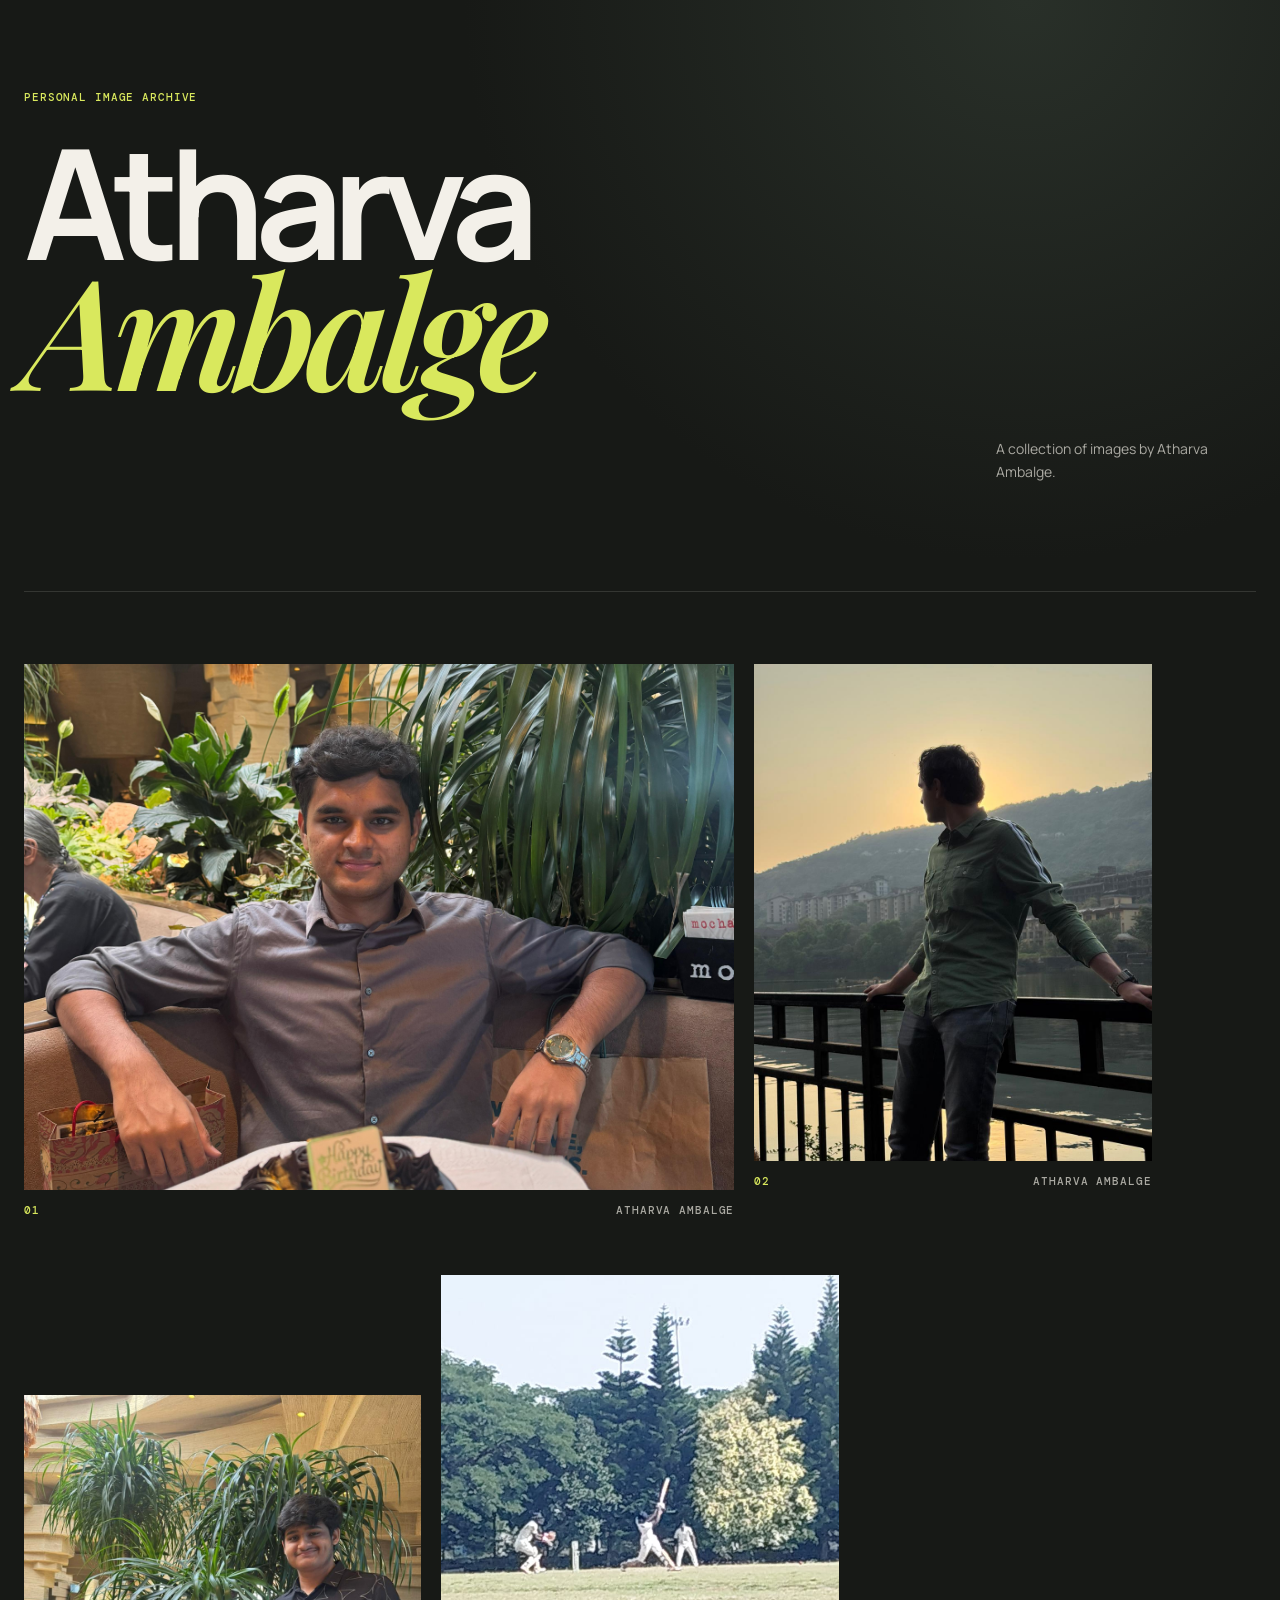
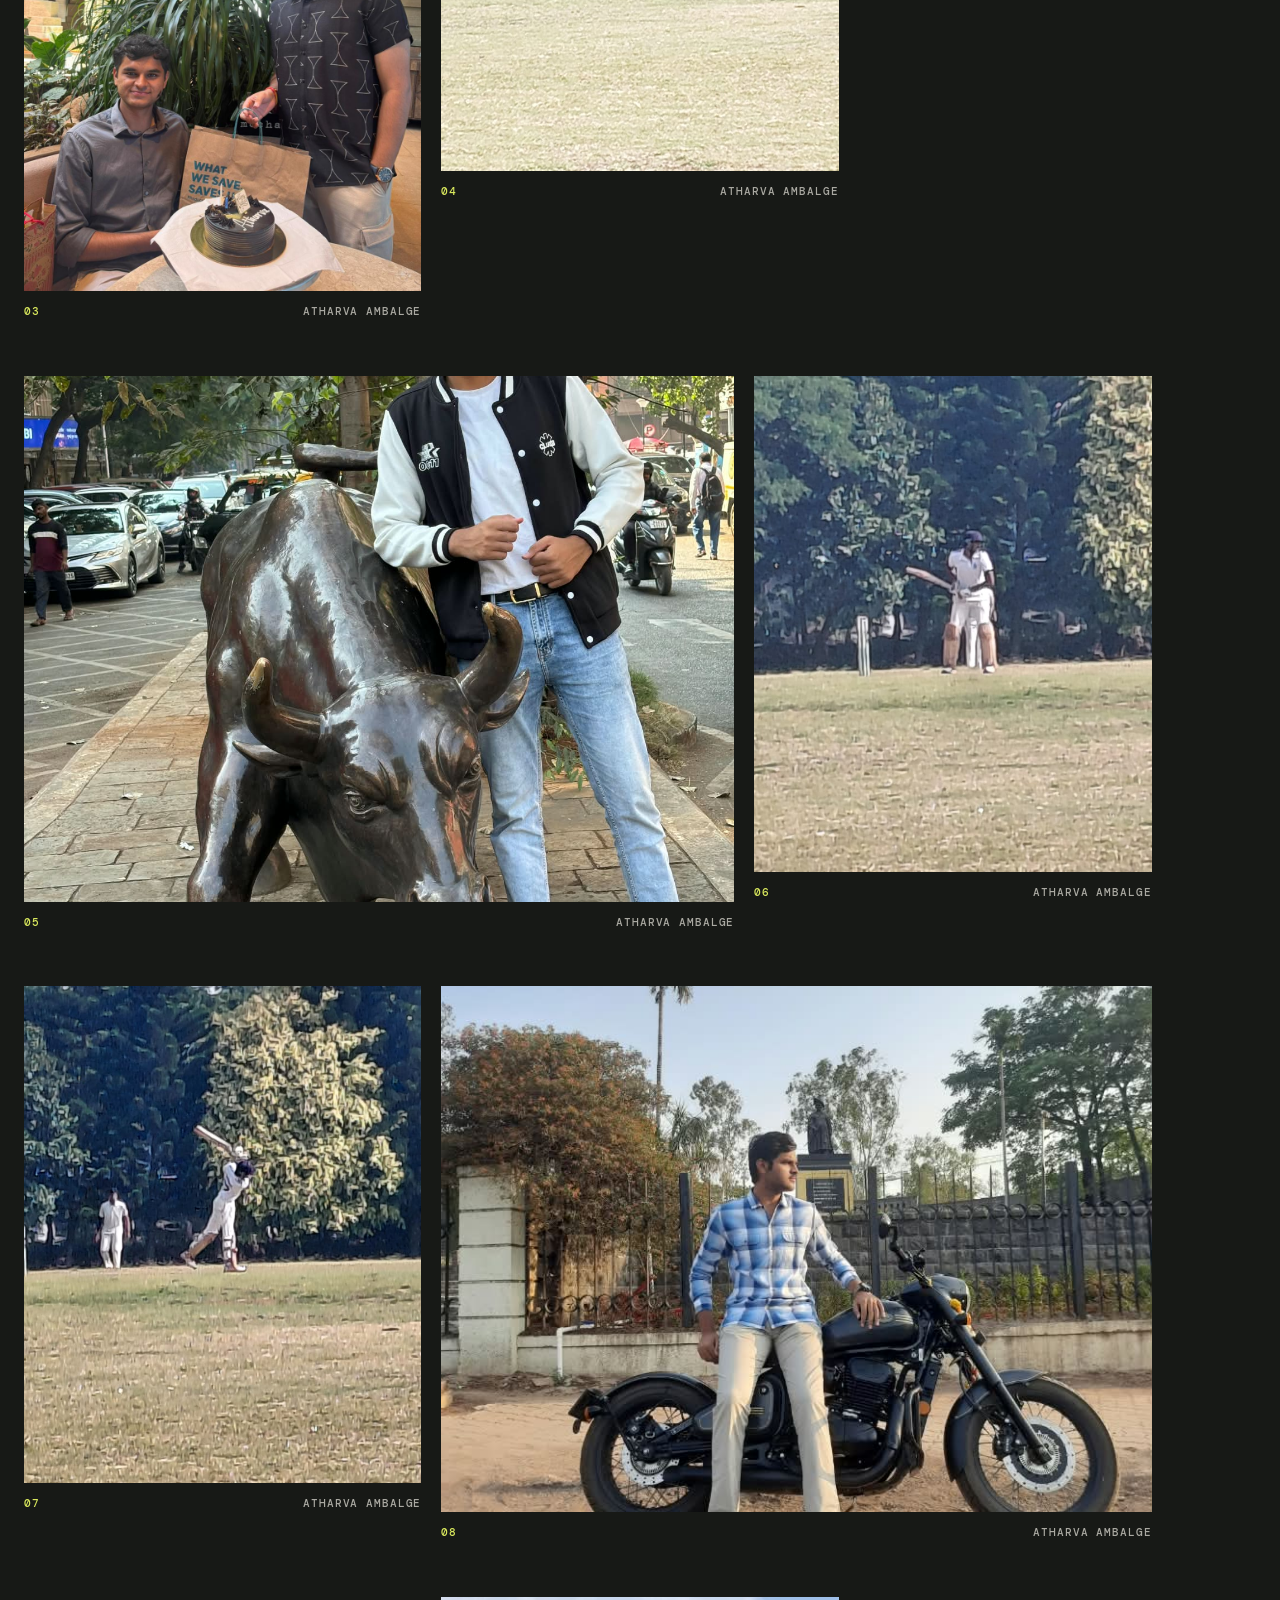
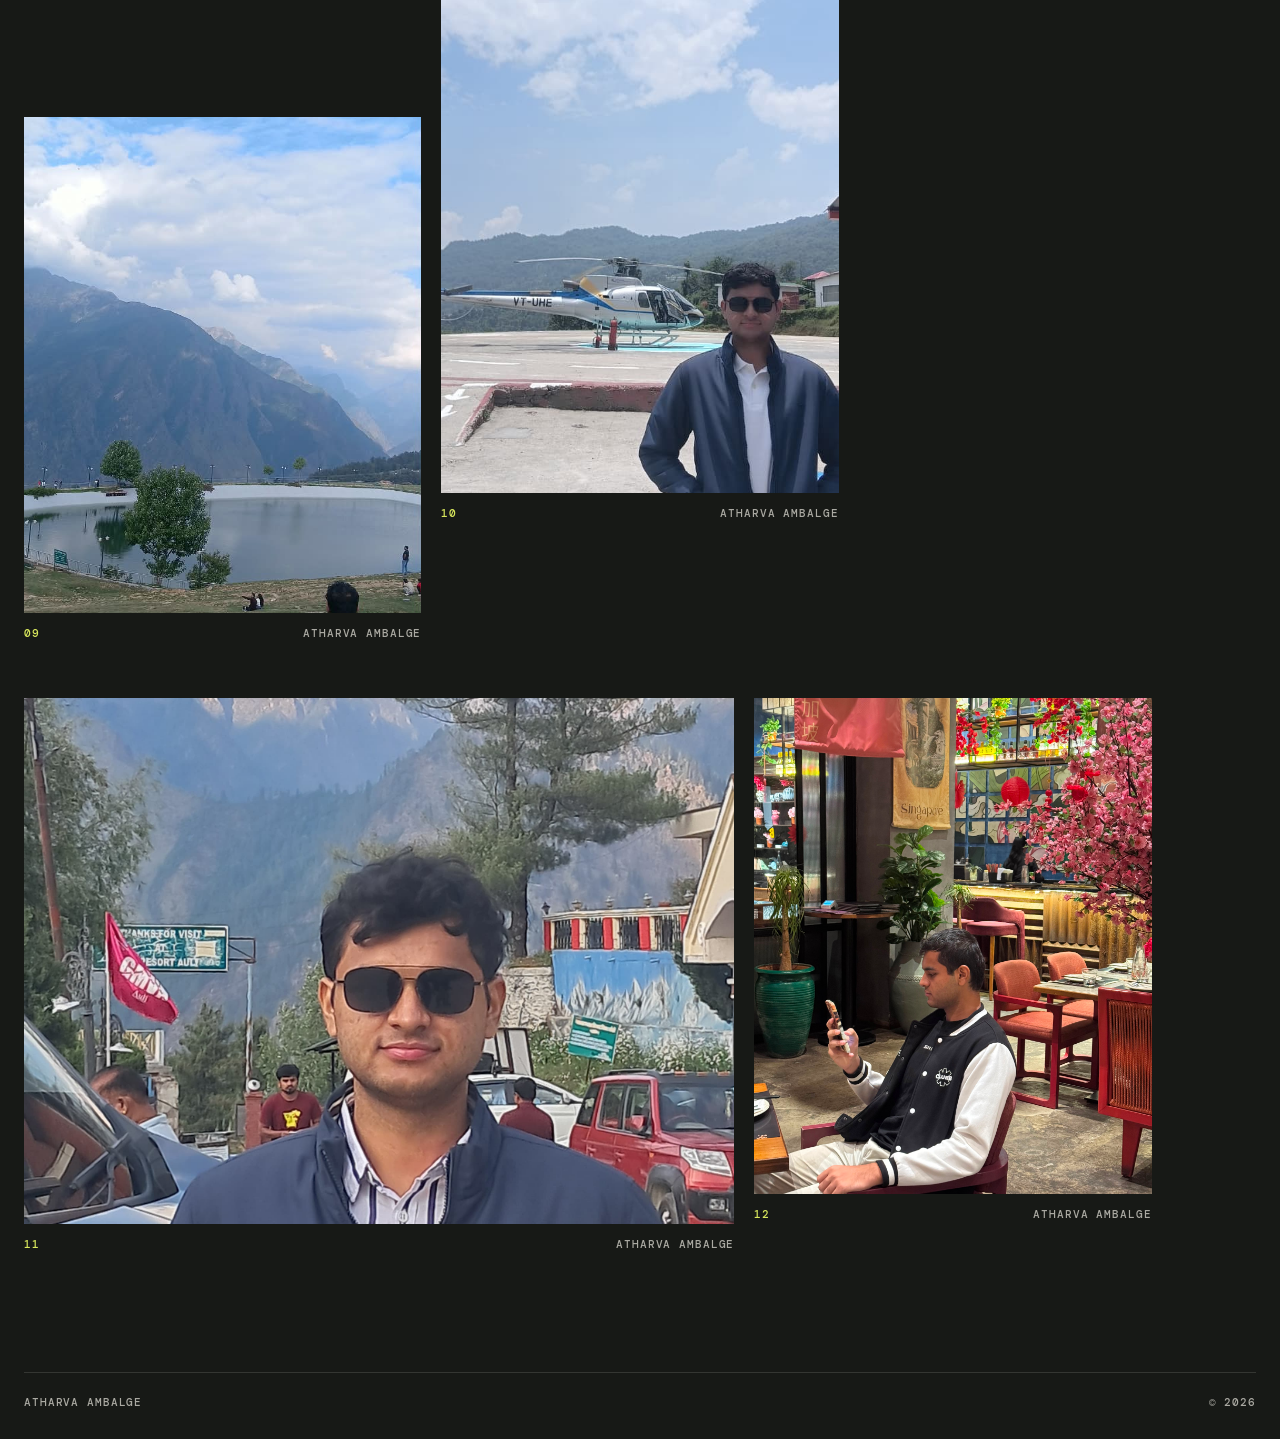
==== index.html @ cff8b491 "Create Atharva Ambalge image website" ====
<!doctype html>
<html lang="en">
<head>
  <meta charset="UTF-8">
  <meta name="viewport" content="width=device-width, initial-scale=1">
  <title>Atharva Ambalge | Images</title>
  <meta name="description" content="Images by Atharva Ambalge.">
  <meta name="author" content="Atharva Ambalge">
  <meta name="robots" content="index, follow">
  <meta property="og:title" content="Atharva Ambalge | Images">
  <meta property="og:description" content="Images by Atharva Ambalge.">
  <meta property="og:type" content="website">
  <link rel="stylesheet" href="styles.css">
  <script type="application/ld+json">
  {
    "@context": "https://schema.org",
    "@type": "Person",
    "name": "Atharva Ambalge",
    "url": "https://athravambalge-boop.github.io/Google-Images/",
    "image": "https://athravambalge-boop.github.io/Google-Images/images/WhatsApp%20Image%202026-08-27%20at%206.36.23%20PM.jpeg"
  }
  </script>
</head>
<body>
  <header class="masthead">
    <p class="eyebrow">Personal image archive</p>
    <h1>Atharva<br><em>Ambalge</em></h1>
    <p class="intro">A collection of images by Atharva Ambalge.</p>
  </header>

  <main>
    <section class="gallery" aria-label="Images by Atharva Ambalge">
      <figure class="photo photo--wide">
        <img src="images/WhatsApp Image 2026-08-27 at 6.36.23 PM.jpeg" alt="Image by Atharva Ambalge" loading="eager">
        <figcaption><span>01</span><span>Atharva Ambalge</span></figcaption>
      </figure>
      <figure class="photo">
        <img src="images/WhatsApp Image 2026-08-27 at 6.36.24 PM (1).jpeg" alt="Image by Atharva Ambalge" loading="lazy">
        <figcaption><span>02</span><span>Atharva Ambalge</span></figcaption>
      </figure>
      <figure class="photo photo--tall">
        <img src="images/WhatsApp Image 2026-08-27 at 6.36.24 PM.jpeg" alt="Image by Atharva Ambalge" loading="lazy">
        <figcaption><span>03</span><span>Atharva Ambalge</span></figcaption>
      </figure>
      <figure class="photo">
        <img src="images/WhatsApp Image 2026-08-27 at 6.36.25 PM (1).jpeg" alt="Image by Atharva Ambalge" loading="lazy">
        <figcaption><span>04</span><span>Atharva Ambalge</span></figcaption>
      </figure>
      <figure class="photo photo--wide">
        <img src="images/WhatsApp Image 2026-08-27 at 6.36.25 PM.jpeg" alt="Image by Atharva Ambalge" loading="lazy">
        <figcaption><span>05</span><span>Atharva Ambalge</span></figcaption>
      </figure>
      <figure class="photo">
        <img src="images/WhatsApp Image 2026-08-27 at 6.36.26 PM (1).jpeg" alt="Image by Atharva Ambalge" loading="lazy">
        <figcaption><span>06</span><span>Atharva Ambalge</span></figcaption>
      </figure>
      <figure class="photo">
        <img src="images/WhatsApp Image 2026-08-27 at 6.36.26 PM.jpeg" alt="Image by Atharva Ambalge" loading="lazy">
        <figcaption><span>07</span><span>Atharva Ambalge</span></figcaption>
      </figure>
      <figure class="photo photo--wide">
        <img src="images/WhatsApp Image 2026-08-27 at 6.36.27 PM (1).jpeg" alt="Image by Atharva Ambalge" loading="lazy">
        <figcaption><span>08</span><span>Atharva Ambalge</span></figcaption>
      </figure>
      <figure class="photo photo--tall">
        <img src="images/WhatsApp Image 2026-08-27 at 6.43.38 PM (1).jpeg" alt="Image by Atharva Ambalge" loading="lazy">
        <figcaption><span>09</span><span>Atharva Ambalge</span></figcaption>
      </figure>
      <figure class="photo">
        <img src="images/WhatsApp Image 2026-08-27 at 6.43.38 PM (2).jpeg" alt="Image by Atharva Ambalge" loading="lazy">
        <figcaption><span>10</span><span>Atharva Ambalge</span></figcaption>
      </figure>
      <figure class="photo photo--wide">
        <img src="images/WhatsApp Image 2026-08-27 at 6.43.38 PM.jpeg" alt="Image by Atharva Ambalge" loading="lazy">
        <figcaption><span>11</span><span>Atharva Ambalge</span></figcaption>
      </figure>
      <figure class="photo">
        <img src="images/WhatsApp Image 2026-08-27 at 6.52.33 PM.jpeg" alt="Image by Atharva Ambalge" loading="lazy">
        <figcaption><span>12</span><span>Atharva Ambalge</span></figcaption>
      </figure>
    </section>
  </main>

  <footer>
    <span>Atharva Ambalge</span>
    <span>© <span id="year"></span></span>
  </footer>
  <script src="script.js"></script>
</body>
</html>
---- styles.css ----
@import url('https://fonts.googleapis.com/css2?family=DM+Mono:wght@400;500&family=Manrope:wght@400;600;700&family=Playfair+Display:ital,wght@0,600;1,600&display=swap');

:root {
  --ink: #f3f0e9;
  --muted: #aaa9a2;
  --line: #343632;
  --accent: #d9e85d;
  --page: #171916;
  --tile: #222520;
}

* { box-sizing: border-box; }
html { background: var(--page); }
body {
  margin: 0;
  color: var(--ink);
  background: radial-gradient(circle at 80% 0%, #293029 0, var(--page) 35rem);
  font-family: Manrope, sans-serif;
}
.masthead, main, footer { width: min(1240px, calc(100% - 48px)); margin: 0 auto; }
.masthead { padding: 10vh 0 12vh; border-bottom: 1px solid var(--line); }
.eyebrow, figcaption, footer { font: 500 11px/1.4 'DM Mono', monospace; letter-spacing: .08em; text-transform: uppercase; }
.eyebrow { color: var(--accent); margin: 0 0 34px; }
h1 { margin: 0; font-size: clamp(4.5rem, 12vw, 10.5rem); line-height: .82; letter-spacing: -.07em; font-weight: 700; }
h1 em { color: var(--accent); font-family: 'Playfair Display', serif; font-weight: 600; letter-spacing: -.06em; }
.intro { max-width: 260px; margin: 42px 0 0 auto; color: var(--muted); font-size: 14px; line-height: 1.6; }
.gallery { display: grid; grid-template-columns: repeat(12, 1fr); gap: 56px 20px; padding: 72px 0 120px; }
.photo { grid-column: span 4; margin: 0; }
.photo--wide { grid-column: span 7; }
.photo--tall { margin-top: 120px; }
.photo img { display: block; width: 100%; aspect-ratio: 4 / 5; object-fit: cover; background: var(--tile); }
.photo--wide img { aspect-ratio: 1.35 / 1; }
figcaption { display: flex; justify-content: space-between; padding-top: 13px; color: var(--muted); }
figcaption span:first-child { color: var(--accent); }
.photo img:not([src]), .photo img.is-missing { visibility: hidden; }
.photo:has(.is-missing) { min-height: 150px; background: var(--tile); display: grid; place-items: center; }
.photo:has(.is-missing)::before { content: 'Add your image here'; color: var(--muted); font: 11px 'DM Mono', monospace; text-transform: uppercase; }
footer { display: flex; justify-content: space-between; border-top: 1px solid var(--line); padding: 22px 0 28px; color: var(--muted); }
@media (max-width: 700px) {
  .masthead, main, footer { width: min(100% - 28px, 560px); }
  .masthead { padding: 64px 0 70px; }
  h1 { font-size: clamp(4rem, 21vw, 7rem); }
  .intro { margin: 34px 0 0; }
  .gallery { gap: 38px 12px; padding: 42px 0 72px; }
  .photo, .photo--wide { grid-column: span 12; }
  .photo--tall { margin-top: 0; }
  footer { font-size: 9px; }
}
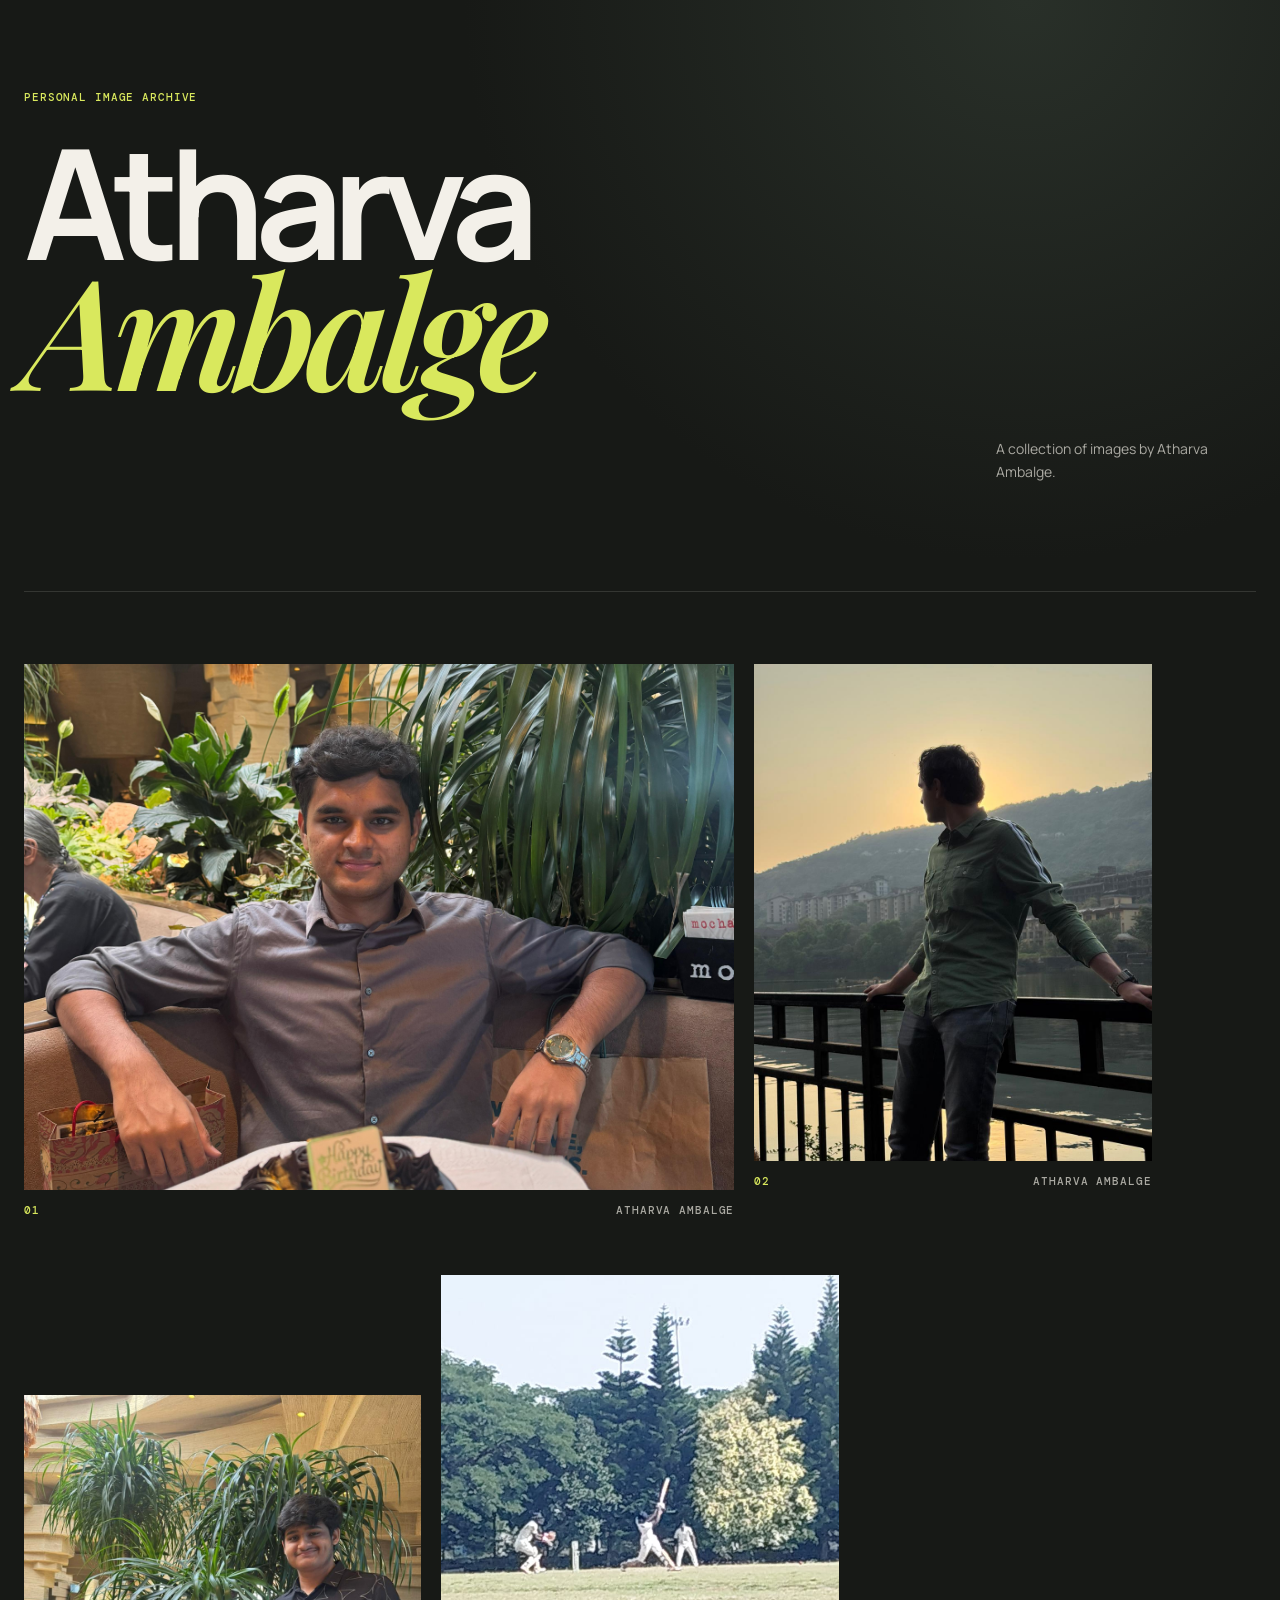
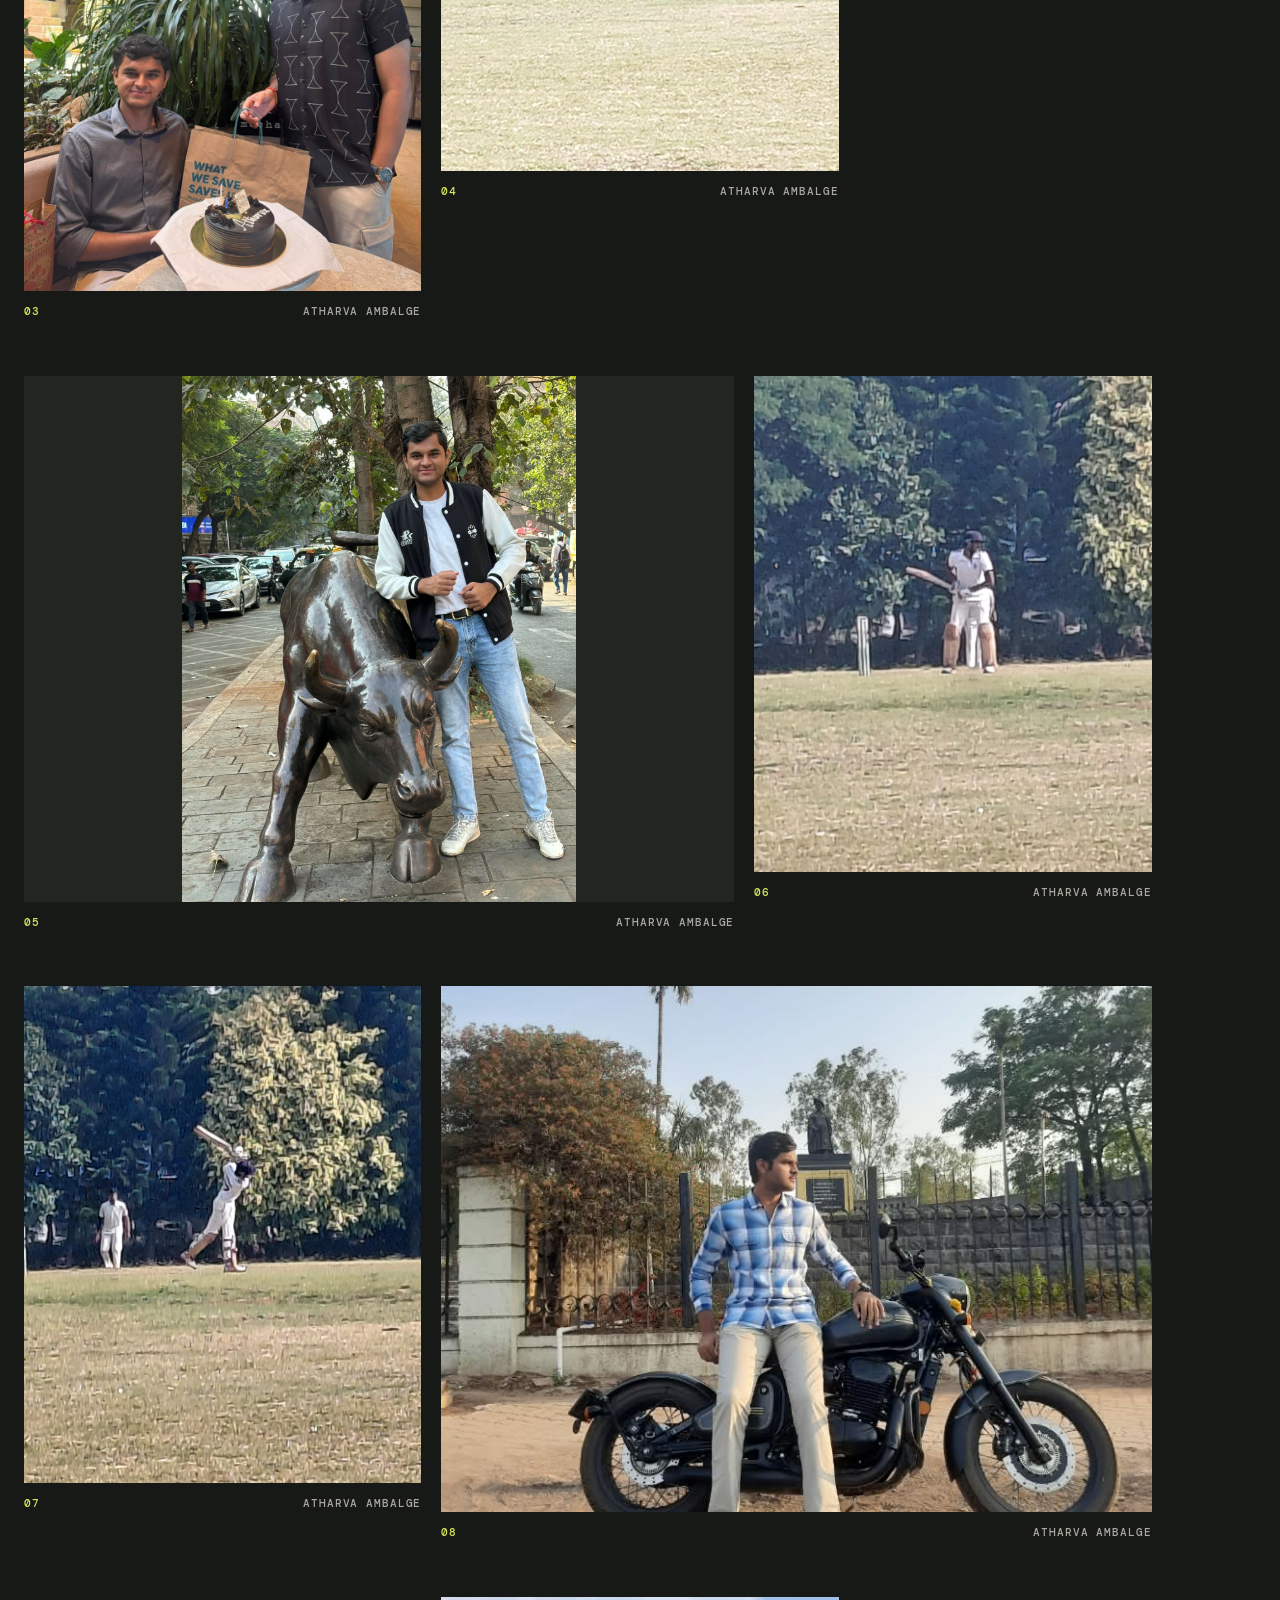
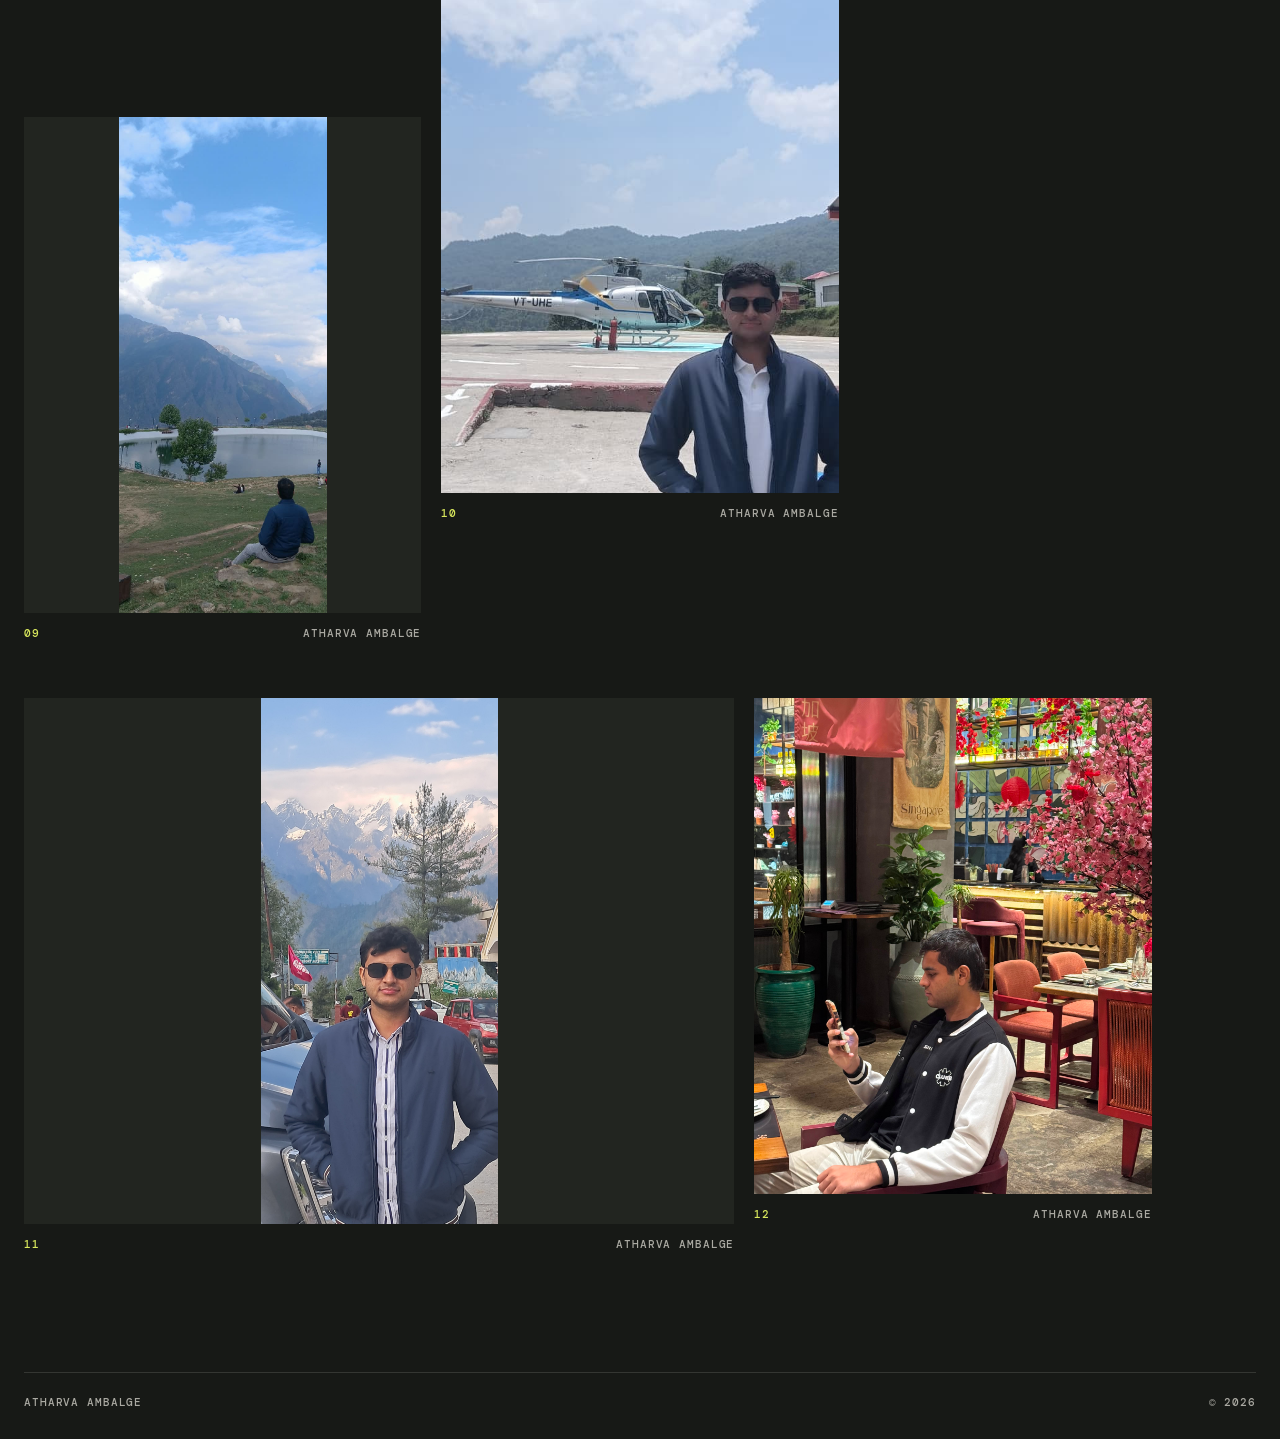
==== commit 28327b91: "Show full images in gallery tiles" ====
--- a/index.html
+++ b/index.html
@@ -6,6 +6,7 @@
   <title>Atharva Ambalge | Images</title>
   <meta name="description" content="Images by Atharva Ambalge.">
   <meta name="author" content="Atharva Ambalge">
+  <meta name="google-site-verification" content="OakmT0BWcHBkWecBm-zHlhRXeG3ehNrx3qJuhgtpULo">
   <meta name="robots" content="index, follow">
   <meta property="og:title" content="Atharva Ambalge | Images">
   <meta property="og:description" content="Images by Atharva Ambalge.">
@@ -46,7 +47,7 @@
         <img src="images/WhatsApp Image 2026-08-27 at 6.36.25 PM (1).jpeg" alt="Image by Atharva Ambalge" loading="lazy">
         <figcaption><span>04</span><span>Atharva Ambalge</span></figcaption>
       </figure>
-      <figure class="photo photo--wide">
+      <figure class="photo photo--wide photo--full">
         <img src="images/WhatsApp Image 2026-08-27 at 6.36.25 PM.jpeg" alt="Image by Atharva Ambalge" loading="lazy">
         <figcaption><span>05</span><span>Atharva Ambalge</span></figcaption>
       </figure>
@@ -62,7 +63,7 @@
         <img src="images/WhatsApp Image 2026-08-27 at 6.36.27 PM (1).jpeg" alt="Image by Atharva Ambalge" loading="lazy">
         <figcaption><span>08</span><span>Atharva Ambalge</span></figcaption>
       </figure>
-      <figure class="photo photo--tall">
+      <figure class="photo photo--tall photo--full">
         <img src="images/WhatsApp Image 2026-08-27 at 6.43.38 PM (1).jpeg" alt="Image by Atharva Ambalge" loading="lazy">
         <figcaption><span>09</span><span>Atharva Ambalge</span></figcaption>
       </figure>
@@ -70,7 +71,7 @@
         <img src="images/WhatsApp Image 2026-08-27 at 6.43.38 PM (2).jpeg" alt="Image by Atharva Ambalge" loading="lazy">
         <figcaption><span>10</span><span>Atharva Ambalge</span></figcaption>
       </figure>
-      <figure class="photo photo--wide">
+      <figure class="photo photo--wide photo--full">
         <img src="images/WhatsApp Image 2026-08-27 at 6.43.38 PM.jpeg" alt="Image by Atharva Ambalge" loading="lazy">
         <figcaption><span>11</span><span>Atharva Ambalge</span></figcaption>
       </figure>
--- a/styles.css
+++ b/styles.css
@@ -30,6 +30,7 @@
 .photo--tall { margin-top: 120px; }
 .photo img { display: block; width: 100%; aspect-ratio: 4 / 5; object-fit: cover; background: var(--tile); }
 .photo--wide img { aspect-ratio: 1.35 / 1; }
+.photo--full img { object-fit: contain; }
 figcaption { display: flex; justify-content: space-between; padding-top: 13px; color: var(--muted); }
 figcaption span:first-child { color: var(--accent); }
 .photo img:not([src]), .photo img.is-missing { visibility: hidden; }
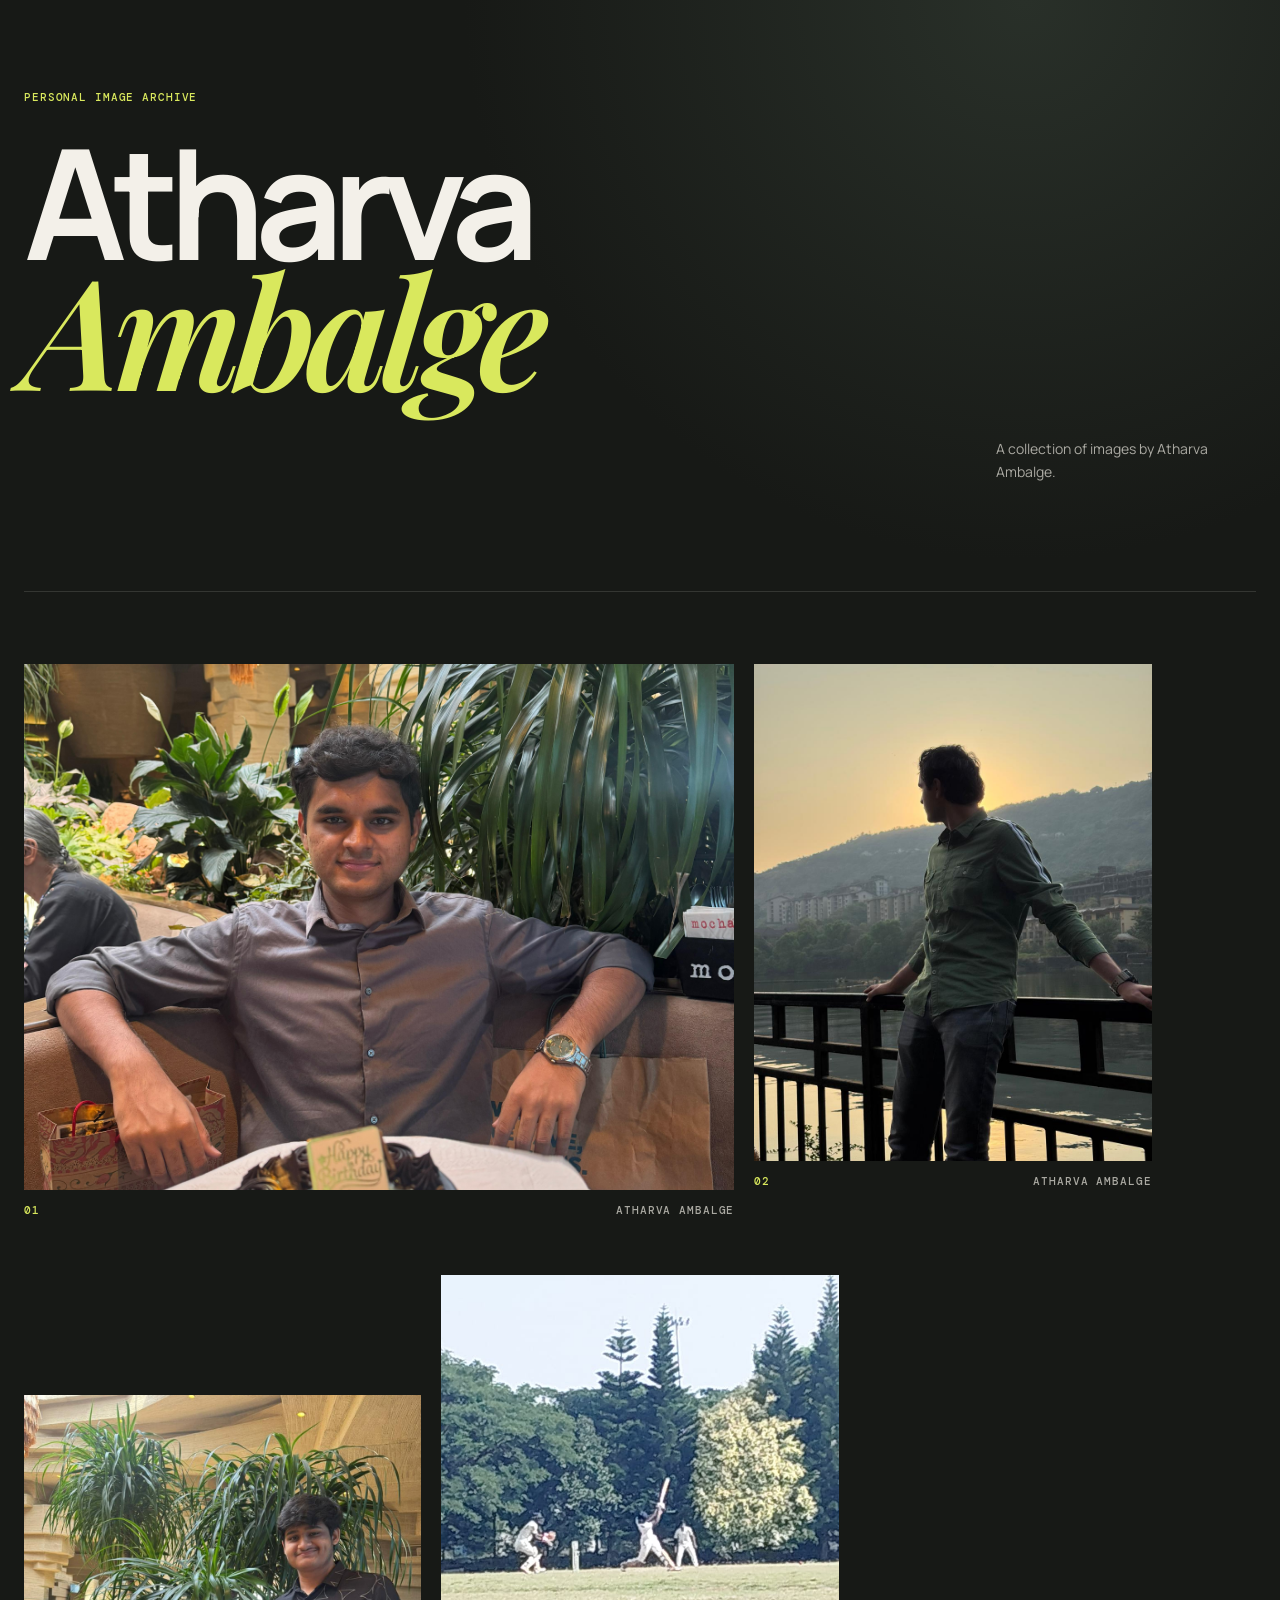
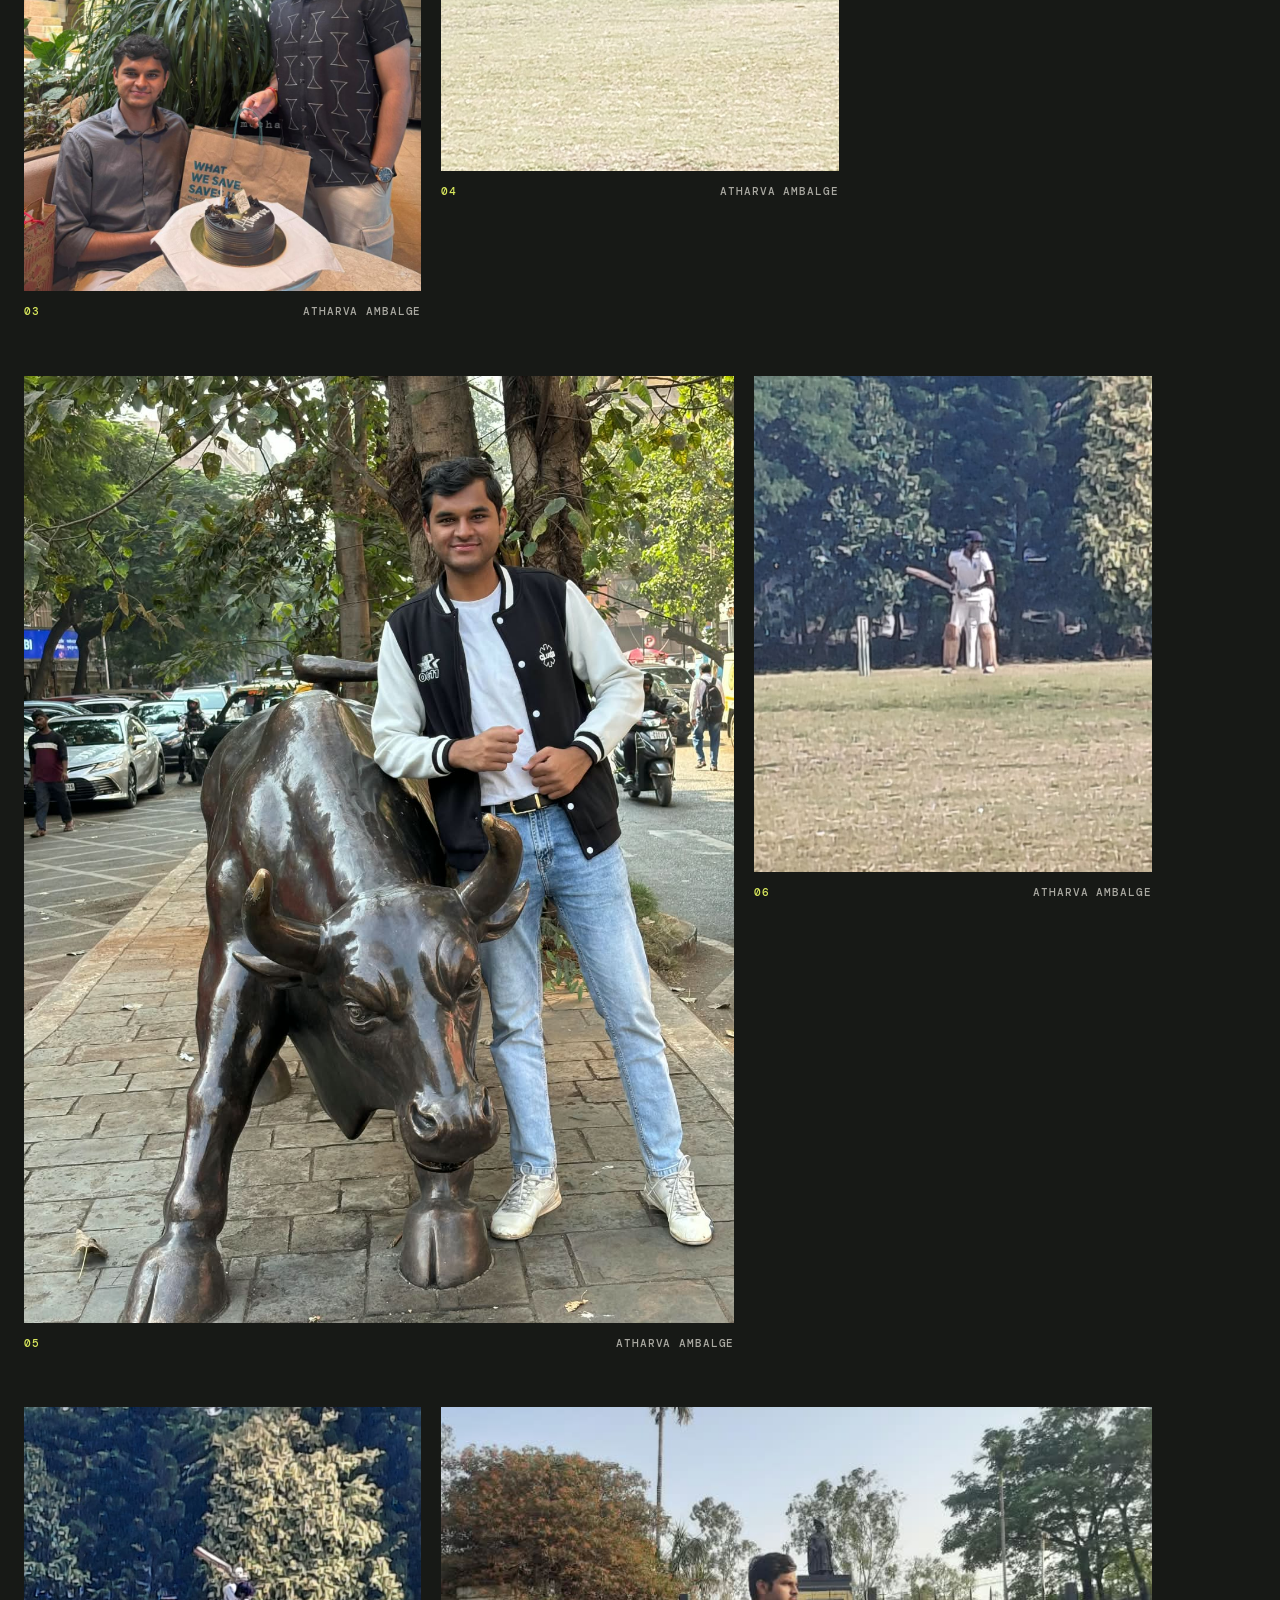
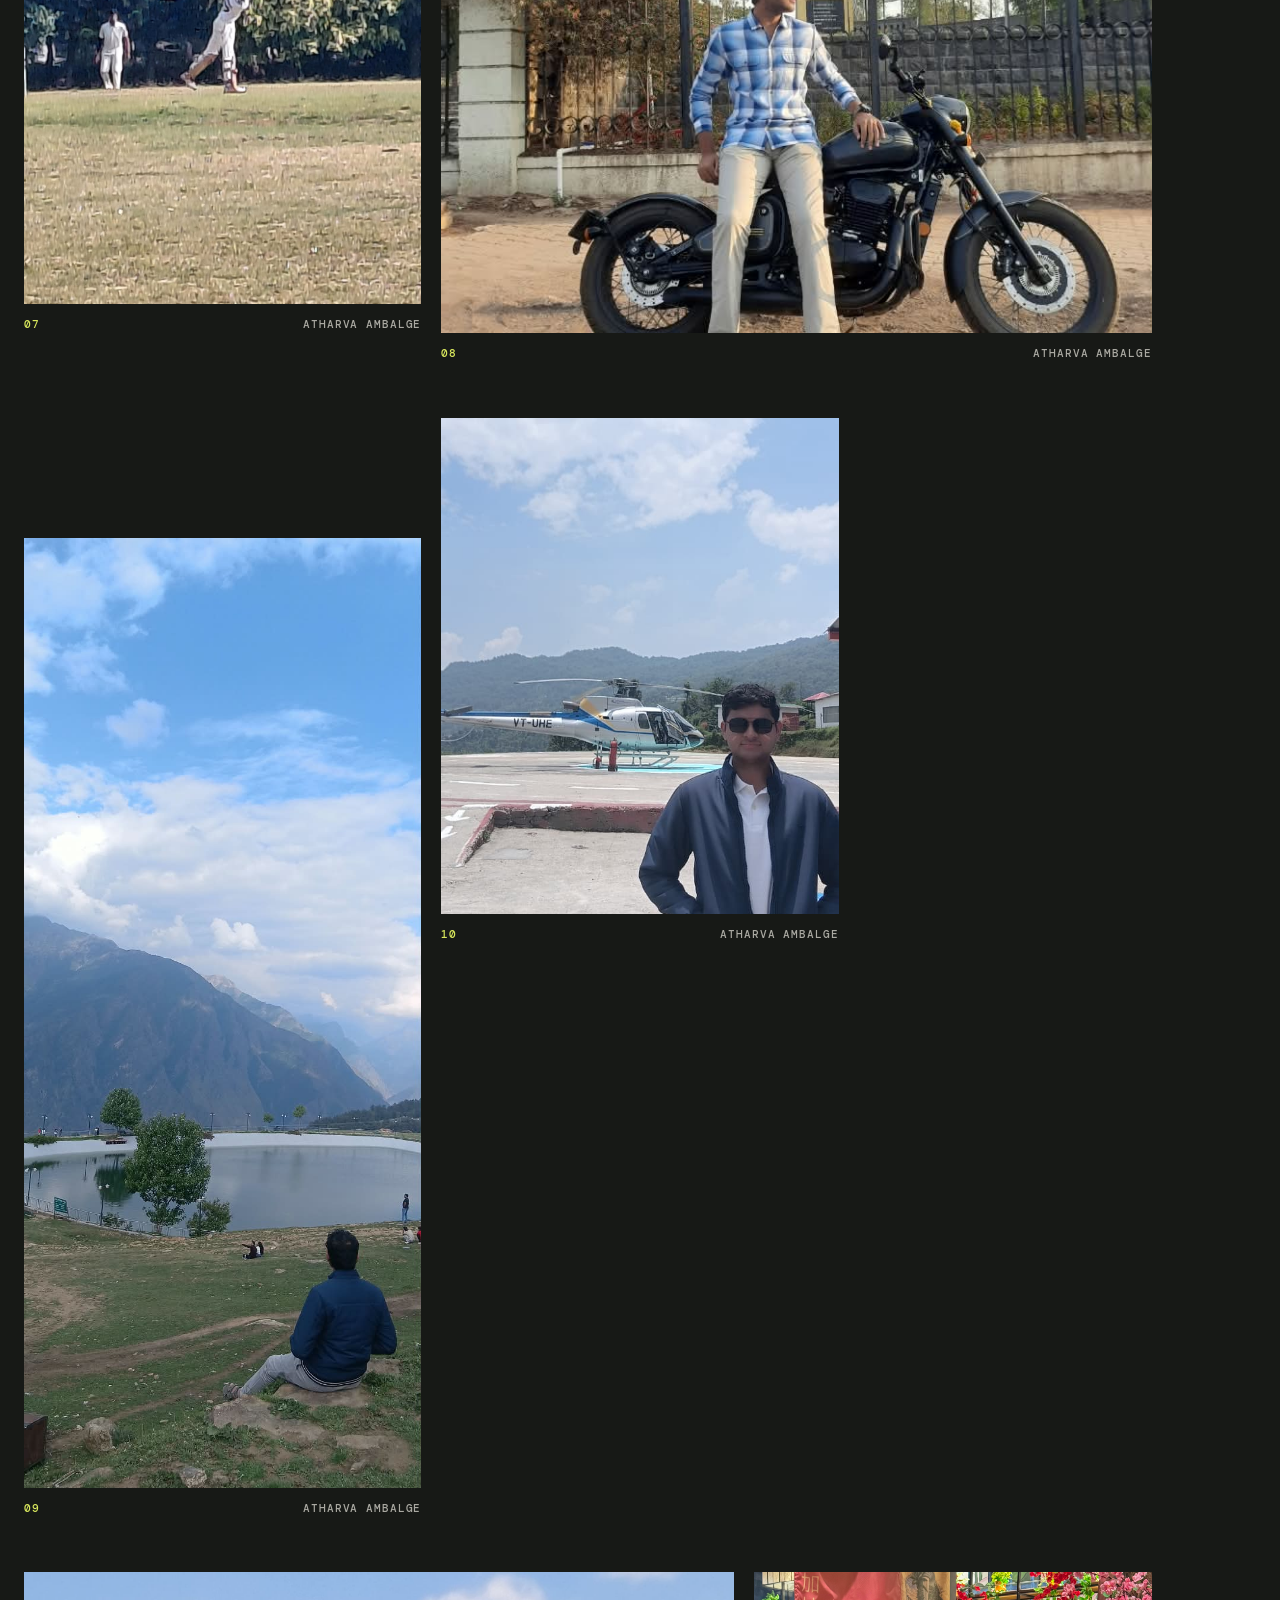
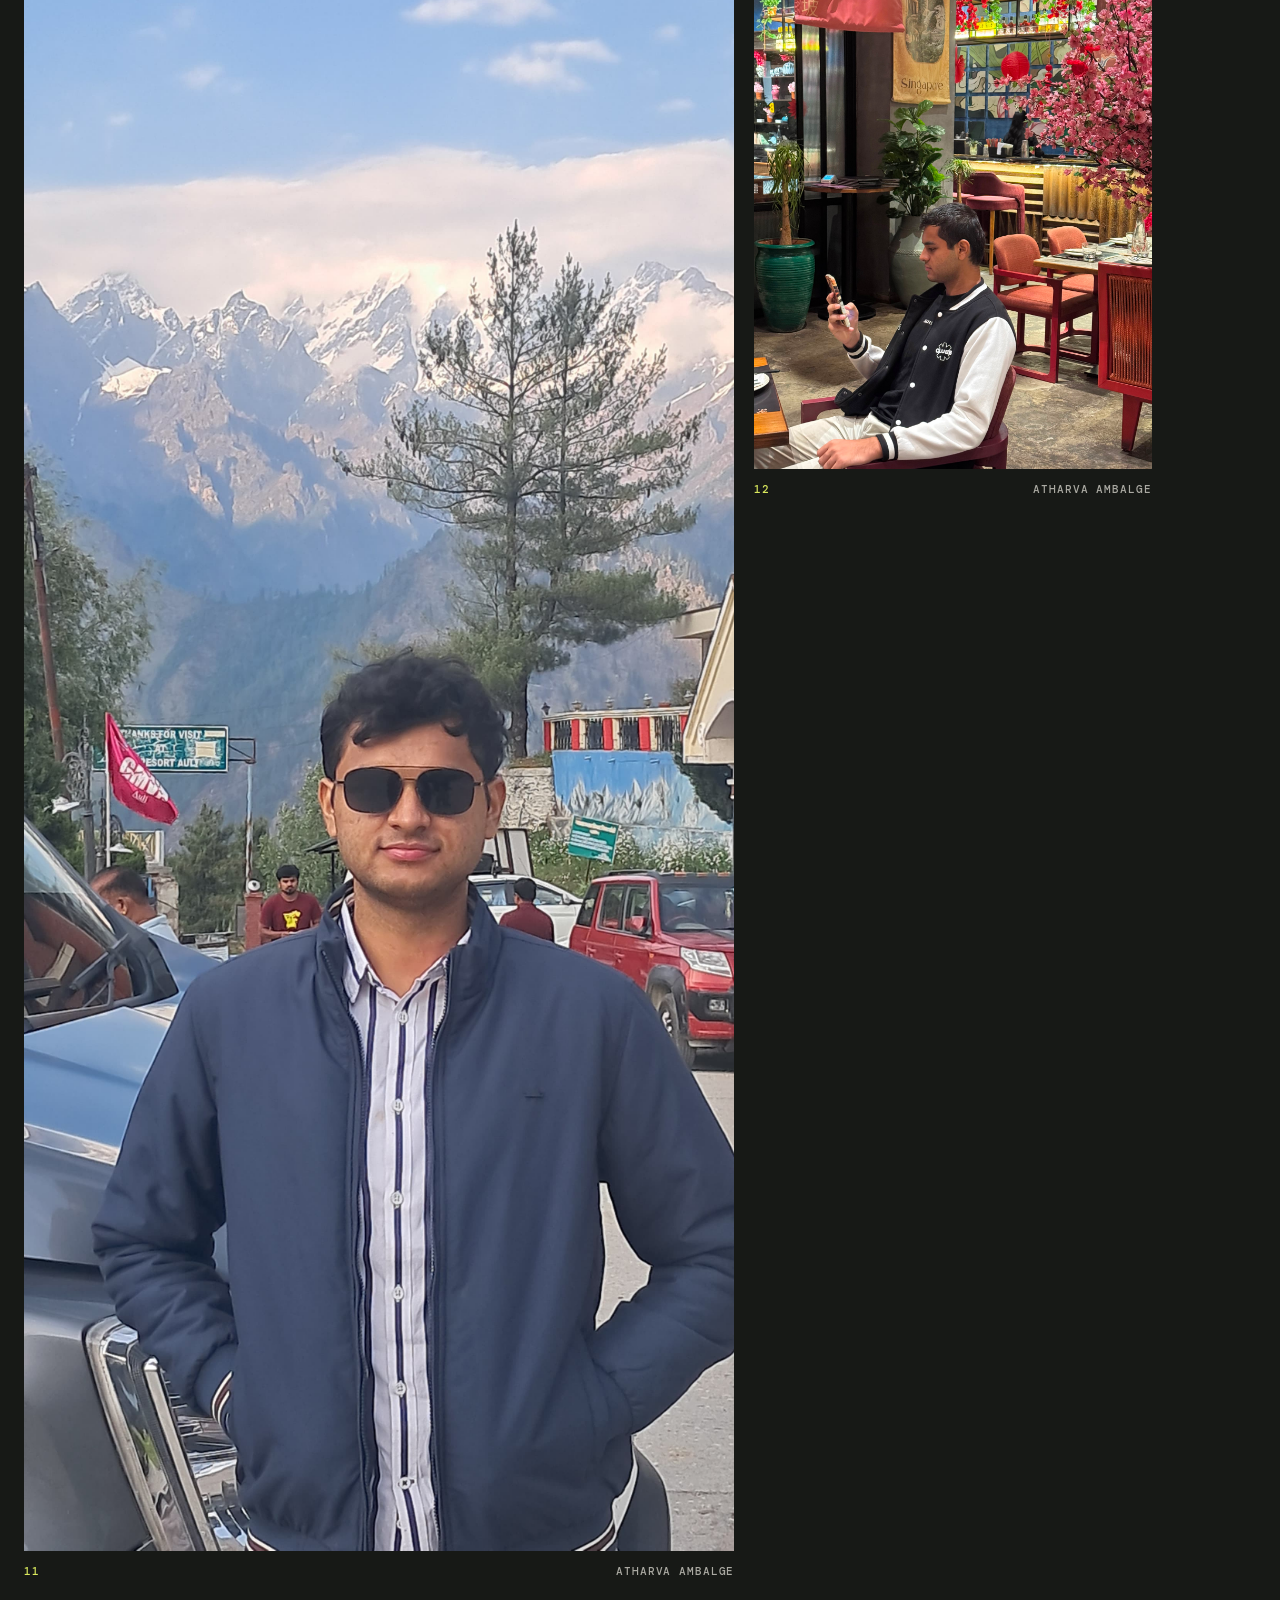
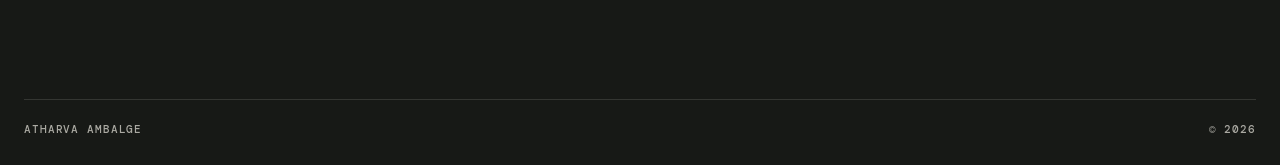
==== commit bfe6b676: "Refresh deployed gallery styles" ====
--- a/index.html
+++ b/index.html
@@ -11,7 +11,7 @@
   <meta property="og:title" content="Atharva Ambalge | Images">
   <meta property="og:description" content="Images by Atharva Ambalge.">
   <meta property="og:type" content="website">
-  <link rel="stylesheet" href="styles.css">
+  <link rel="stylesheet" href="styles.css?v=002f480">
   <script type="application/ld+json">
   {
     "@context": "https://schema.org",
--- a/styles.css
+++ b/styles.css
@@ -30,7 +30,7 @@
 .photo--tall { margin-top: 120px; }
 .photo img { display: block; width: 100%; aspect-ratio: 4 / 5; object-fit: cover; background: var(--tile); }
 .photo--wide img { aspect-ratio: 1.35 / 1; }
-.photo--full img { object-fit: contain; }
+.photo--full img { height: auto; aspect-ratio: auto; object-fit: contain; }
 figcaption { display: flex; justify-content: space-between; padding-top: 13px; color: var(--muted); }
 figcaption span:first-child { color: var(--accent); }
 .photo img:not([src]), .photo img.is-missing { visibility: hidden; }
